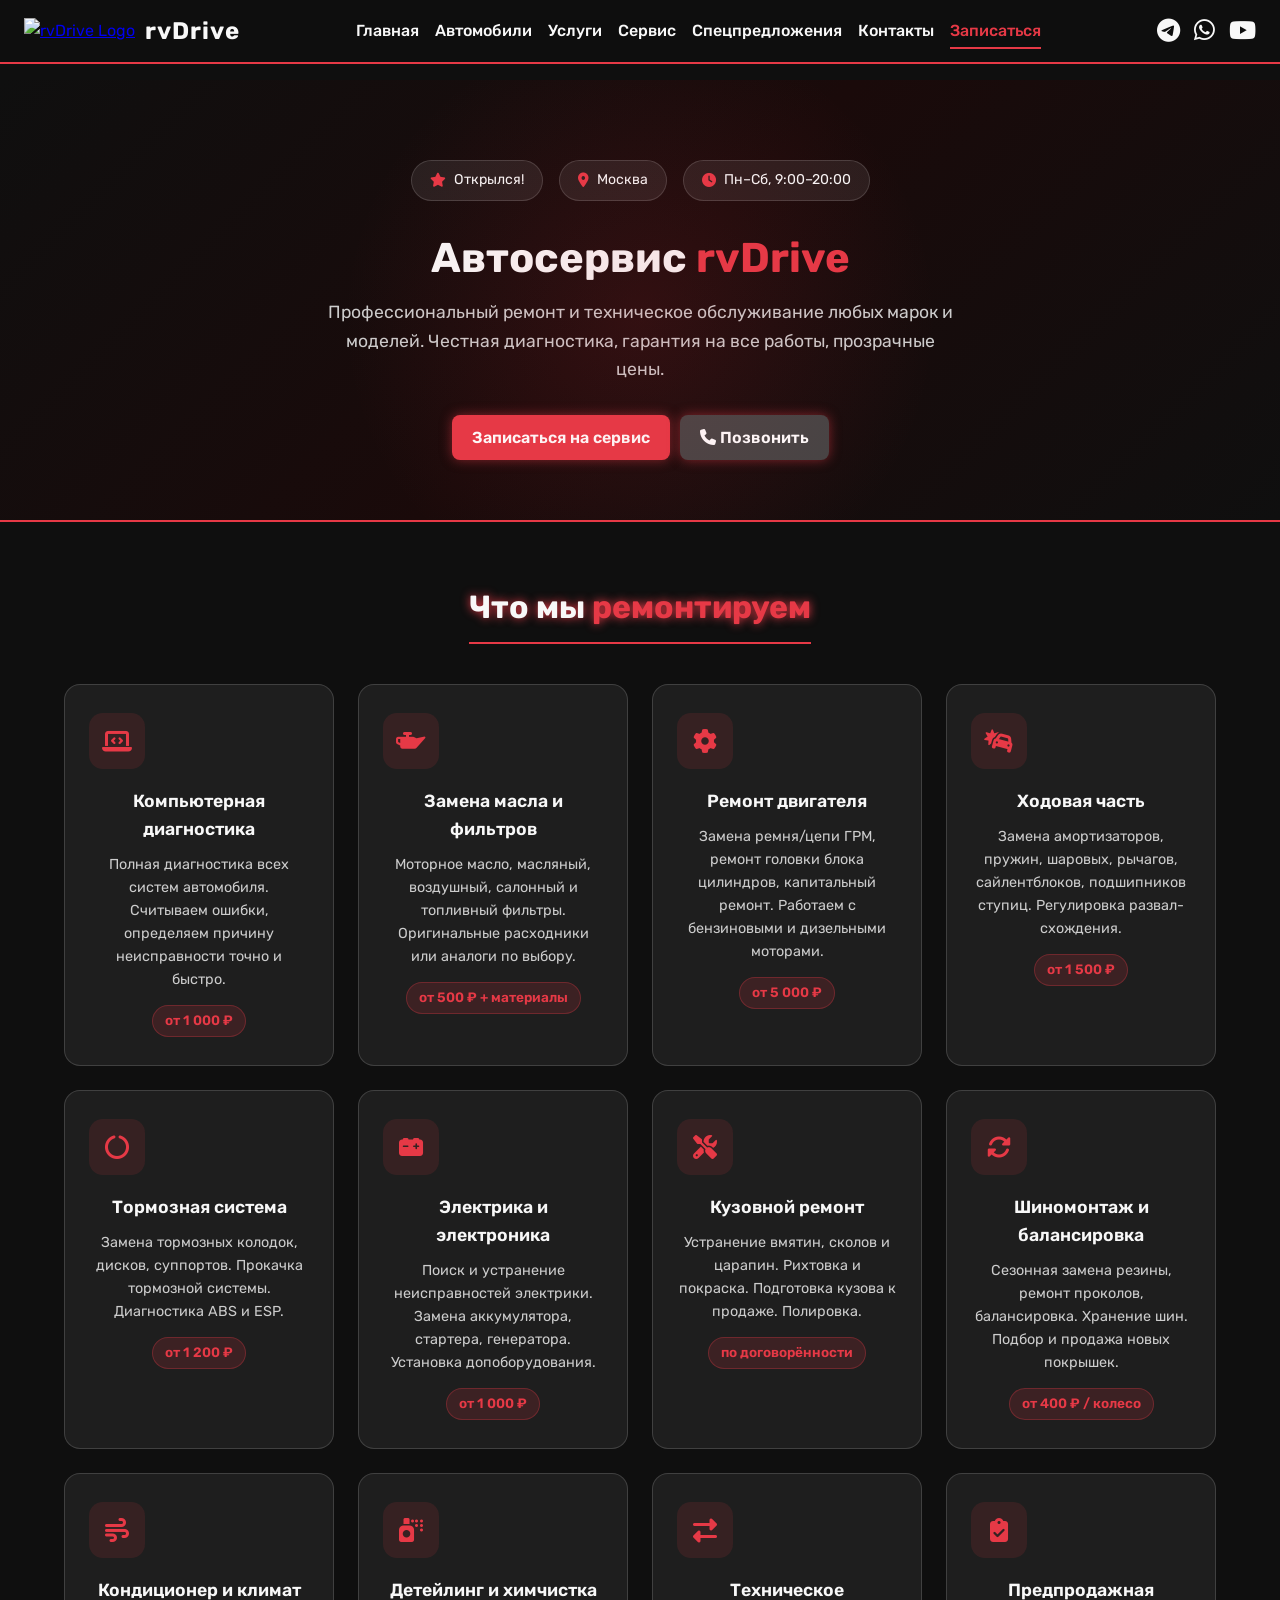
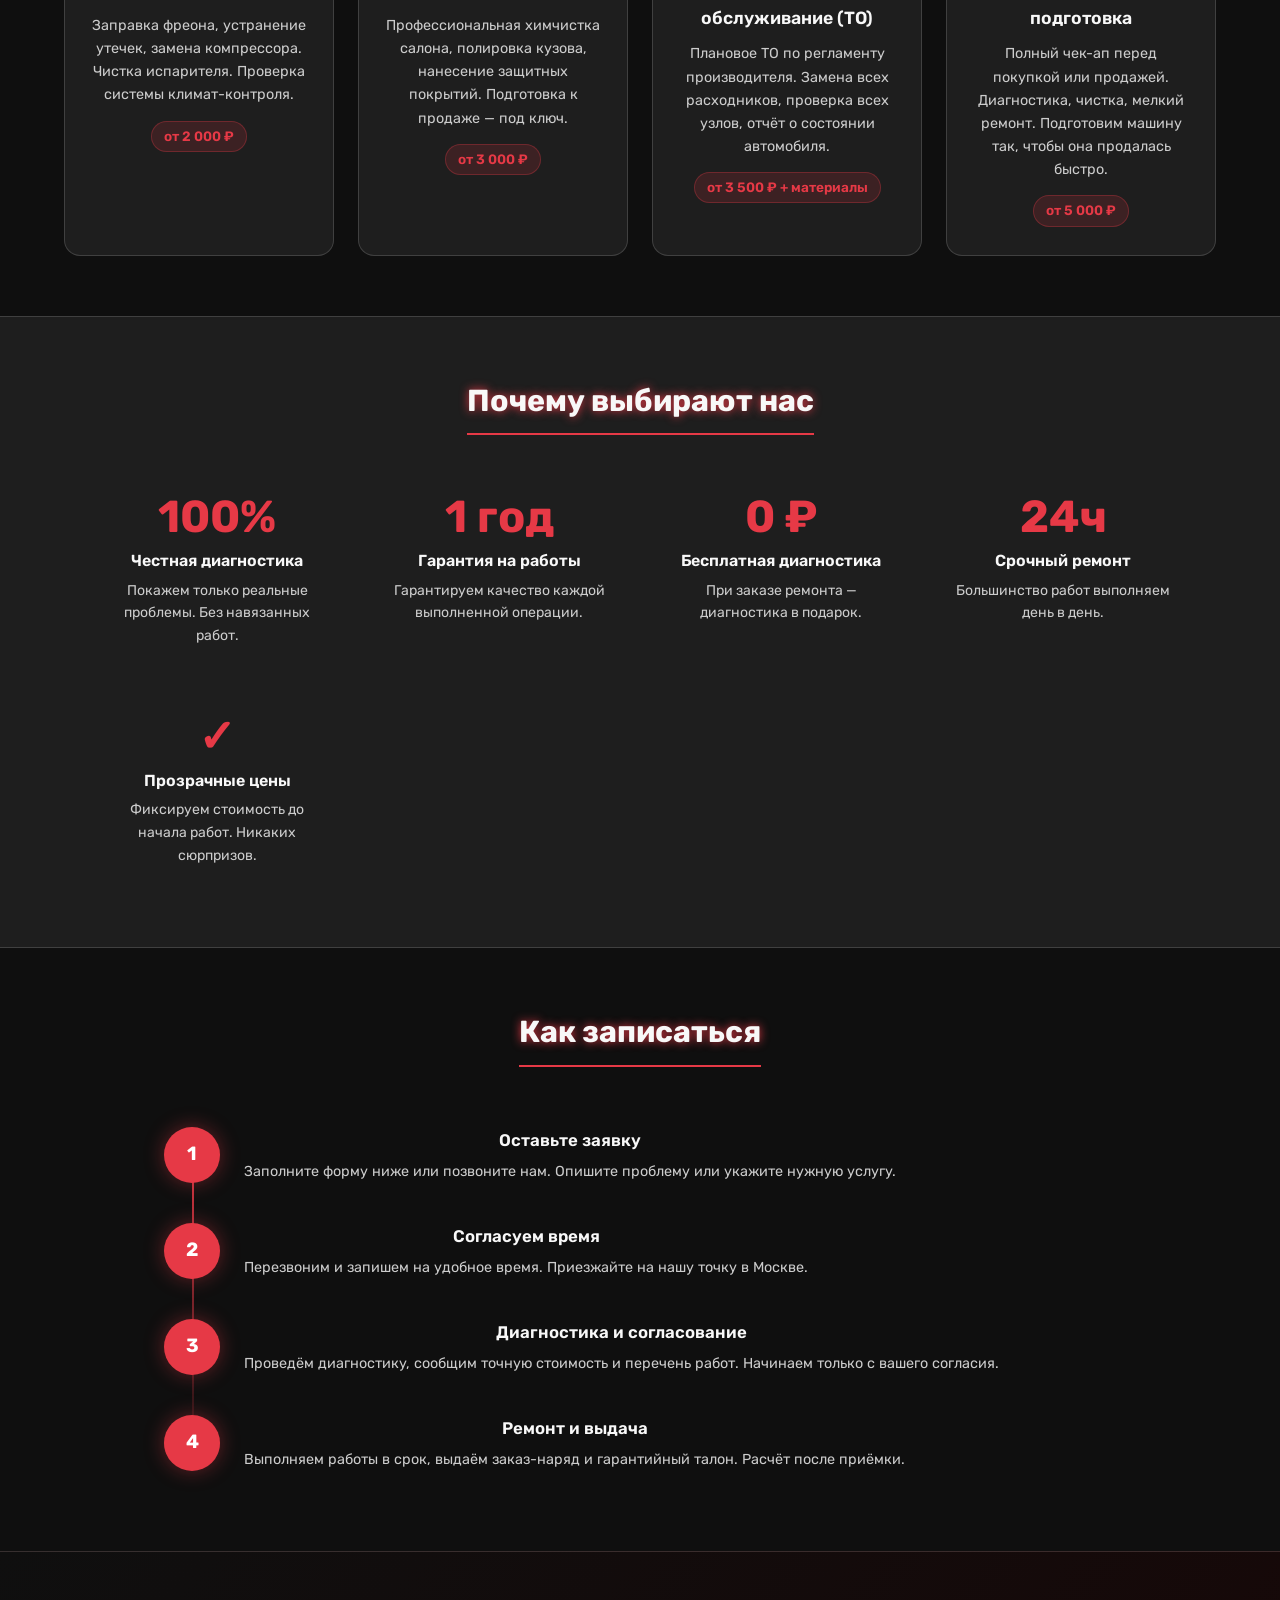
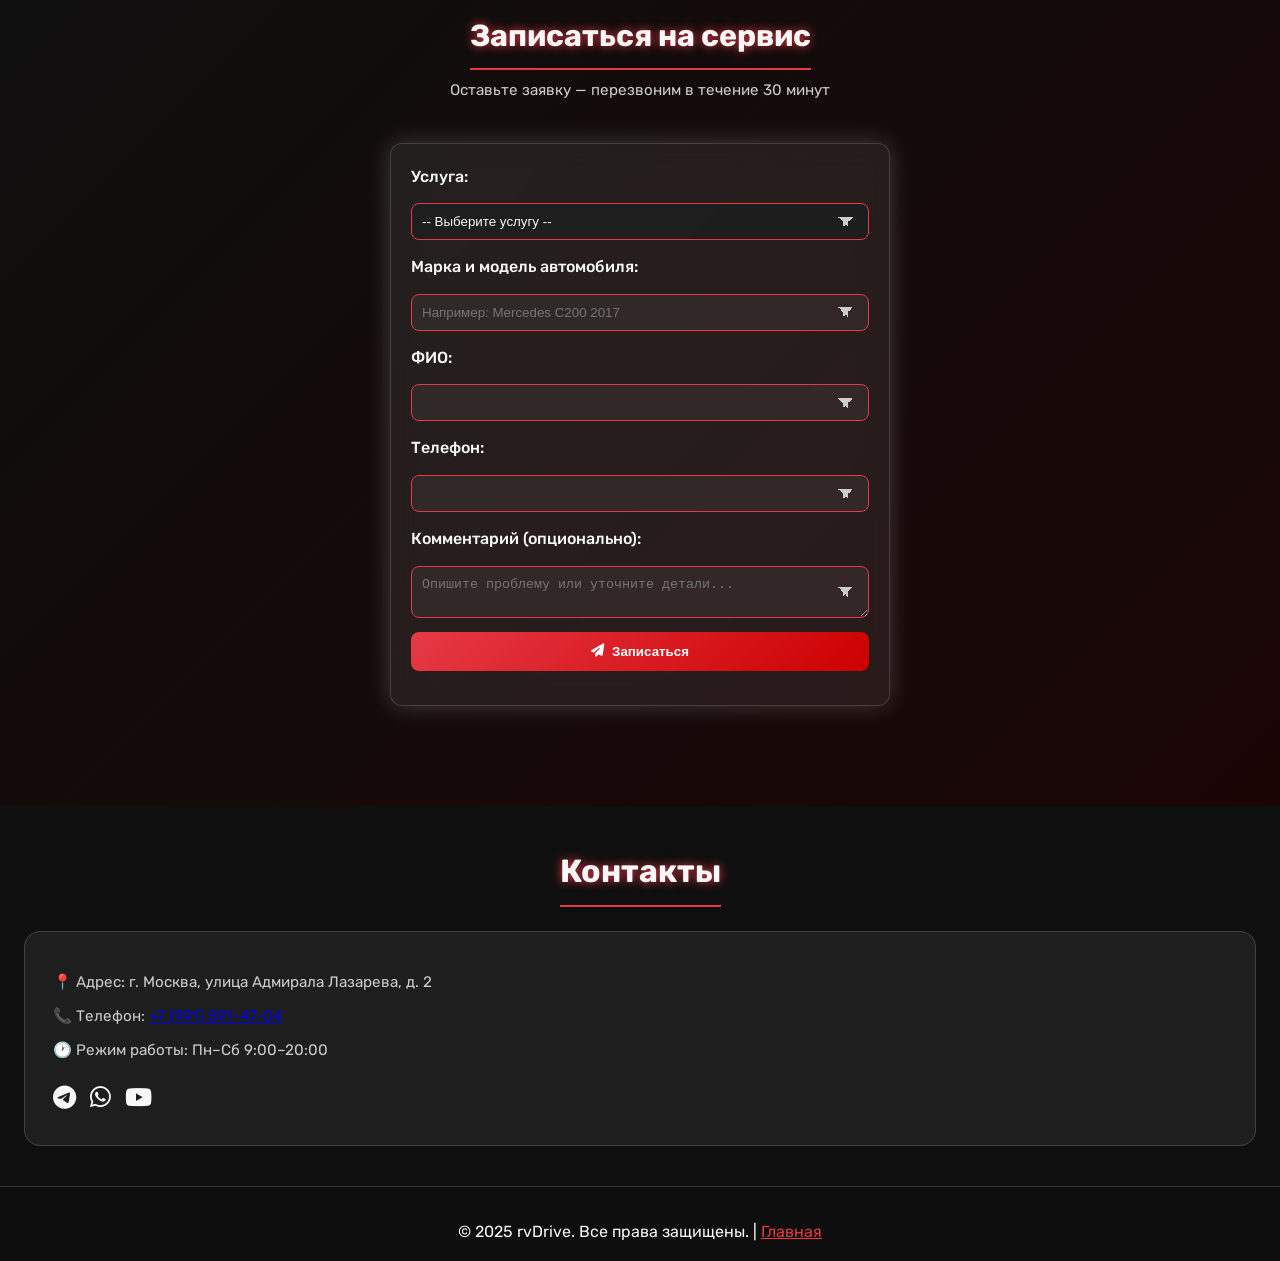
==== service.html @ 83e68cfd "Add files via upload" ====
<!DOCTYPE html>
<html lang="ru">
<head>
    <meta charset="UTF-8">
    <meta name="viewport" content="width=device-width, initial-scale=1.0">
    <meta name="description" content="Автосервис rvDrive в Москве — диагностика, ТО, ремонт двигателя, ходовой, кузовные работы, шиномонтаж. Профессиональный ремонт любых марок.">
    <meta name="keywords" content="автосервис Москва, ремонт автомобилей, техническое обслуживание, ТО, диагностика авто, ремонт двигателя, кузовной ремонт, шиномонтаж, замена масла, rvDrive сервис, СТО Москва">
    <title>Автосервис rvDrive — Ремонт и обслуживание автомобилей в Москве</title>
    <link rel="icon" type="image/x-icon" href="/favicon.ico">
    <link rel="stylesheet" href="styles.css">
    <link rel="stylesheet" href="https://cdnjs.cloudflare.com/ajax/libs/font-awesome/6.4.0/css/all.min.css" />
    <script src="script.js" defer></script>
    <style>
        /* ── Service page specific styles ── */
        .service-hero {
            background: linear-gradient(135deg, #0f0f0f 0%, #1a0a0a 50%, #0f0f0f 100%);
            padding: 80px 24px 60px;
            text-align: center;
            position: relative;
            overflow: hidden;
            border-bottom: 2px solid var(--primary-red);
        }
        .service-hero::before {
            content: '';
            position: absolute;
            top: -60px;
            left: 50%;
            transform: translateX(-50%);
            width: 600px;
            height: 600px;
            background: radial-gradient(circle, rgba(230,57,70,0.12) 0%, transparent 70%);
            pointer-events: none;
        }
        .service-hero h1 {
            font-size: 2.6em;
            font-weight: 700;
            color: var(--text-light);
            margin-bottom: 16px;
            line-height: 1.2;
        }
        .service-hero h1 span {
            color: var(--primary-red);
        }
        .service-hero p {
            font-size: 1.1em;
            color: var(--text-secondary);
            max-width: 640px;
            margin: 0 auto 32px;
        }
        .service-hero .badge-row {
            display: flex;
            justify-content: center;
            gap: 16px;
            flex-wrap: wrap;
            margin-bottom: 32px;
        }
        .service-badge {
            background: var(--glass-bg);
            border: 1px solid var(--glass-border);
            border-radius: 50px;
            padding: 8px 18px;
            font-size: 0.88em;
            color: var(--text-light);
            display: flex;
            align-items: center;
            gap: 8px;
        }
        .service-badge i {
            color: var(--primary-red);
        }

        /* ── Service types grid ── */
        .service-types {
            padding: 60px 24px;
            max-width: 1200px;
            margin: 0 auto;
        }
        .service-types h2 {
            text-align: center;
            font-size: 2em;
            margin-bottom: 40px;
            color: var(--text-light);
        }
        .service-types h2 span {
            color: var(--primary-red);
        }
        .service-cards-grid {
            display: grid;
            grid-template-columns: repeat(auto-fit, minmax(260px, 1fr));
            gap: 24px;
        }
        .service-card {
            background: var(--card-bg);
            border: 1px solid var(--glass-border);
            border-radius: 16px;
            padding: 28px 24px;
            transition: transform 0.3s ease, border-color 0.3s ease, box-shadow 0.3s ease;
            position: relative;
            overflow: hidden;
        }
        .service-card::before {
            content: '';
            position: absolute;
            top: 0; left: 0;
            width: 4px;
            height: 100%;
            background: var(--primary-red);
            border-radius: 4px 0 0 4px;
            opacity: 0;
            transition: opacity 0.3s ease;
        }
        .service-card:hover {
            transform: translateY(-6px);
            border-color: var(--primary-red);
            box-shadow: 0 12px 32px rgba(230, 57, 70, 0.2);
        }
        .service-card:hover::before {
            opacity: 1;
        }
        .service-card-icon {
            width: 56px;
            height: 56px;
            background: rgba(230, 57, 70, 0.12);
            border-radius: 14px;
            display: flex;
            align-items: center;
            justify-content: center;
            margin-bottom: 18px;
        }
        .service-card-icon i {
            font-size: 1.5em;
            color: var(--primary-red);
        }
        .service-card h3 {
            font-size: 1.1em;
            font-weight: 600;
            color: var(--text-light);
            margin-bottom: 10px;
        }
        .service-card p {
            font-size: 0.9em;
            color: var(--text-secondary);
            line-height: 1.6;
        }
        .service-card .price-tag {
            display: inline-block;
            margin-top: 14px;
            background: rgba(230, 57, 70, 0.15);
            color: var(--primary-red);
            font-weight: 600;
            font-size: 0.85em;
            padding: 4px 12px;
            border-radius: 50px;
            border: 1px solid rgba(230, 57, 70, 0.3);
        }

        /* ── Why us ── */
        .why-us {
            background: var(--card-bg);
            padding: 60px 24px;
            border-top: 1px solid var(--glass-border);
            border-bottom: 1px solid var(--glass-border);
        }
        .why-us-inner {
            max-width: 1100px;
            margin: 0 auto;
        }
        .why-us h2 {
            text-align: center;
            font-size: 1.9em;
            margin-bottom: 40px;
            color: var(--text-light);
        }
        .why-grid {
            display: grid;
            grid-template-columns: repeat(auto-fit, minmax(200px, 1fr));
            gap: 28px;
        }
        .why-item {
            text-align: center;
            padding: 20px;
        }
        .why-item .why-num {
            font-size: 2.8em;
            font-weight: 700;
            color: var(--primary-red);
            line-height: 1;
            margin-bottom: 8px;
        }
        .why-item h4 {
            font-size: 1em;
            font-weight: 600;
            color: var(--text-light);
            margin-bottom: 6px;
        }
        .why-item p {
            font-size: 0.88em;
            color: var(--text-secondary);
        }

        /* ── Process steps ── */
        .process-section {
            padding: 60px 24px;
            max-width: 1000px;
            margin: 0 auto;
        }
        .process-section h2 {
            text-align: center;
            font-size: 1.9em;
            margin-bottom: 40px;
            color: var(--text-light);
        }
        .process-steps {
            display: flex;
            flex-direction: column;
            gap: 0;
            position: relative;
        }
        .process-steps::before {
            content: '';
            position: absolute;
            left: 28px;
            top: 28px;
            bottom: 28px;
            width: 2px;
            background: linear-gradient(to bottom, var(--primary-red), transparent);
        }
        .process-step {
            display: flex;
            align-items: flex-start;
            gap: 24px;
            padding: 20px 0;
        }
        .step-circle {
            width: 56px;
            height: 56px;
            min-width: 56px;
            border-radius: 50%;
            background: var(--primary-red);
            display: flex;
            align-items: center;
            justify-content: center;
            font-size: 1.2em;
            font-weight: 700;
            color: #fff;
            position: relative;
            z-index: 1;
            box-shadow: 0 0 20px rgba(230, 57, 70, 0.4);
        }
        .step-content h4 {
            font-size: 1.05em;
            font-weight: 600;
            color: var(--text-light);
            margin-bottom: 6px;
        }
        .step-content p {
            font-size: 0.9em;
            color: var(--text-secondary);
        }

        /* ── Service booking form ── */
        .service-booking {
            padding: 60px 24px;
            background: linear-gradient(135deg, #0f0f0f 0%, #1a0505 100%);
            border-top: 1px solid var(--glass-border);
        }
        .service-booking-inner {
            max-width: 640px;
            margin: 0 auto;
        }
        .service-booking h2 {
            text-align: center;
            font-size: 1.9em;
            margin-bottom: 8px;
            color: var(--text-light);
        }
        .service-booking .sub {
            text-align: center;
            color: var(--text-secondary);
            margin-bottom: 32px;
            font-size: 0.95em;
        }

        /* Responsive */
        @media (max-width: 600px) {
            .service-hero h1 { font-size: 1.8em; }
            .process-steps::before { display: none; }
        }
    </style>
</head>
<body>
    <header>
        <div class="logo">
            <a href="index.html#home"><img src="img/logo.png" alt="rvDrive Logo"></a>
            <span>rvDrive</span>
        </div>
        <button class="menu-toggle" aria-label="Toggle Menu" aria-expanded="false">☰</button>
        <nav>
            <a href="index.html#home">Главная</a>
            <a href="index.html#cars">Автомобили</a>
            <a href="index.html#services">Услуги</a>
            <a href="service.html" class="active">Сервис</a>
            <a href="index.html#offers">Спецпредложения</a>
            <a href="index.html#contacts">Контакты</a>
            <a href="#booking">Записаться</a>
        </nav>
        <div class="social-icons">
            <a href="https://t.me/rvDrive_Auto" target="_blank" aria-label="Telegram" rel="noopener noreferrer">
                <i class="fab fa-telegram"></i>
            </a>
            <a href="https://wa.me/89915914704" target="_blank" aria-label="WhatsApp" rel="noopener noreferrer">
                <i class="fab fa-whatsapp"></i>
            </a>
            <a href="https://www.youtube.com/@rvDrive-dy6cx" target="_blank" aria-label="Youtube" rel="noopener noreferrer">
                <i class="fab fa-youtube"></i>
            </a>
        </div>
    </header>

    <!-- HERO -->
    <section class="service-hero">
        <div class="badge-row">
            <span class="service-badge"><i class="fas fa-star"></i> Открылся!</span>
            <span class="service-badge"><i class="fas fa-map-marker-alt"></i> Москва</span>
            <span class="service-badge"><i class="fas fa-clock"></i> Пн–Сб, 9:00–20:00</span>
        </div>
        <h1>Автосервис <span>rvDrive</span></h1>
        <p>Профессиональный ремонт и техническое обслуживание любых марок и моделей. Честная диагностика, гарантия на все работы, прозрачные цены.</p>
        <div class="cta-container">
            <a href="#booking" class="cta">Записаться на сервис</a>
            <a href="tel:+79915914704" class="cta secondary"><i class="fas fa-phone"></i> Позвонить</a>
        </div>
    </section>

    <!-- SERVICES -->
    <section class="service-types">
        <h2>Что мы <span>ремонтируем</span></h2>
        <div class="service-cards-grid">

            <div class="service-card">
                <div class="service-card-icon"><i class="fas fa-laptop-code"></i></div>
                <h3>Компьютерная диагностика</h3>
                <p>Полная диагностика всех систем автомобиля. Считываем ошибки, определяем причину неисправности точно и быстро.</p>
                <span class="price-tag">от 1 000 ₽</span>
            </div>

            <div class="service-card">
                <div class="service-card-icon"><i class="fas fa-oil-can"></i></div>
                <h3>Замена масла и фильтров</h3>
                <p>Моторное масло, масляный, воздушный, салонный и топливный фильтры. Оригинальные расходники или аналоги по выбору.</p>
                <span class="price-tag">от 500 ₽ + материалы</span>
            </div>

            <div class="service-card">
                <div class="service-card-icon"><i class="fas fa-cog"></i></div>
                <h3>Ремонт двигателя</h3>
                <p>Замена ремня/цепи ГРМ, ремонт головки блока цилиндров, капитальный ремонт. Работаем с бензиновыми и дизельными моторами.</p>
                <span class="price-tag">от 5 000 ₽</span>
            </div>

            <div class="service-card">
                <div class="service-card-icon"><i class="fas fa-car-crash"></i></div>
                <h3>Ходовая часть</h3>
                <p>Замена амортизаторов, пружин, шаровых, рычагов, сайлентблоков, подшипников ступиц. Регулировка развал-схождения.</p>
                <span class="price-tag">от 1 500 ₽</span>
            </div>

            <div class="service-card">
                <div class="service-card-icon"><i class="fas fa-circle-notch"></i></div>
                <h3>Тормозная система</h3>
                <p>Замена тормозных колодок, дисков, суппортов. Прокачка тормозной системы. Диагностика ABS и ESP.</p>
                <span class="price-tag">от 1 200 ₽</span>
            </div>

            <div class="service-card">
                <div class="service-card-icon"><i class="fas fa-car-battery"></i></div>
                <h3>Электрика и электроника</h3>
                <p>Поиск и устранение неисправностей электрики. Замена аккумулятора, стартера, генератора. Установка допоборудования.</p>
                <span class="price-tag">от 1 000 ₽</span>
            </div>

            <div class="service-card">
                <div class="service-card-icon"><i class="fas fa-tools"></i></div>
                <h3>Кузовной ремонт</h3>
                <p>Устранение вмятин, сколов и царапин. Рихтовка и покраска. Подготовка кузова к продаже. Полировка.</p>
                <span class="price-tag">по договорённости</span>
            </div>

            <div class="service-card">
                <div class="service-card-icon"><i class="fas fa-sync-alt"></i></div>
                <h3>Шиномонтаж и балансировка</h3>
                <p>Сезонная замена резины, ремонт проколов, балансировка. Хранение шин. Подбор и продажа новых покрышек.</p>
                <span class="price-tag">от 400 ₽ / колесо</span>
            </div>

            <div class="service-card">
                <div class="service-card-icon"><i class="fas fa-wind"></i></div>
                <h3>Кондиционер и климат</h3>
                <p>Заправка фреона, устранение утечек, замена компрессора. Чистка испарителя. Проверка системы климат-контроля.</p>
                <span class="price-tag">от 2 000 ₽</span>
            </div>

            <div class="service-card">
                <div class="service-card-icon"><i class="fas fa-spray-can"></i></div>
                <h3>Детейлинг и химчистка</h3>
                <p>Профессиональная химчистка салона, полировка кузова, нанесение защитных покрытий. Подготовка к продаже — под ключ.</p>
                <span class="price-tag">от 3 000 ₽</span>
            </div>

            <div class="service-card">
                <div class="service-card-icon"><i class="fas fa-exchange-alt"></i></div>
                <h3>Техническое обслуживание (ТО)</h3>
                <p>Плановое ТО по регламенту производителя. Замена всех расходников, проверка всех узлов, отчёт о состоянии автомобиля.</p>
                <span class="price-tag">от 3 500 ₽ + материалы</span>
            </div>

            <div class="service-card">
                <div class="service-card-icon"><i class="fas fa-clipboard-check"></i></div>
                <h3>Предпродажная подготовка</h3>
                <p>Полный чек-ап перед покупкой или продажей. Диагностика, чистка, мелкий ремонт. Подготовим машину так, чтобы она продалась быстро.</p>
                <span class="price-tag">от 5 000 ₽</span>
            </div>

        </div>
    </section>

    <!-- WHY US -->
    <section class="why-us">
        <div class="why-us-inner">
            <h2>Почему выбирают нас</h2>
            <div class="why-grid">
                <div class="why-item">
                    <div class="why-num">100%</div>
                    <h4>Честная диагностика</h4>
                    <p>Покажем только реальные проблемы. Без навязанных работ.</p>
                </div>
                <div class="why-item">
                    <div class="why-num">1 год</div>
                    <h4>Гарантия на работы</h4>
                    <p>Гарантируем качество каждой выполненной операции.</p>
                </div>
                <div class="why-item">
                    <div class="why-num">0 ₽</div>
                    <h4>Бесплатная диагностика</h4>
                    <p>При заказе ремонта — диагностика в подарок.</p>
                </div>
                <div class="why-item">
                    <div class="why-num">24ч</div>
                    <h4>Срочный ремонт</h4>
                    <p>Большинство работ выполняем день в день.</p>
                </div>
                <div class="why-item">
                    <div class="why-num">✓</div>
                    <h4>Прозрачные цены</h4>
                    <p>Фиксируем стоимость до начала работ. Никаких сюрпризов.</p>
                </div>
            </div>
        </div>
    </section>

    <!-- HOW IT WORKS -->
    <section class="process-section">
        <h2>Как записаться</h2>
        <div class="process-steps">
            <div class="process-step">
                <div class="step-circle">1</div>
                <div class="step-content">
                    <h4>Оставьте заявку</h4>
                    <p>Заполните форму ниже или позвоните нам. Опишите проблему или укажите нужную услугу.</p>
                </div>
            </div>
            <div class="process-step">
                <div class="step-circle">2</div>
                <div class="step-content">
                    <h4>Согласуем время</h4>
                    <p>Перезвоним и запишем на удобное время. Приезжайте на нашу точку в Москве.</p>
                </div>
            </div>
            <div class="process-step">
                <div class="step-circle">3</div>
                <div class="step-content">
                    <h4>Диагностика и согласование</h4>
                    <p>Проведём диагностику, сообщим точную стоимость и перечень работ. Начинаем только с вашего согласия.</p>
                </div>
            </div>
            <div class="process-step">
                <div class="step-circle">4</div>
                <div class="step-content">
                    <h4>Ремонт и выдача</h4>
                    <p>Выполняем работы в срок, выдаём заказ-наряд и гарантийный талон. Расчёт после приёмки.</p>
                </div>
            </div>
        </div>
    </section>

    <!-- BOOKING FORM -->
    <section id="booking" class="service-booking">
        <div class="service-booking-inner">
            <h2>Записаться на сервис</h2>
            <p class="sub">Оставьте заявку — перезвоним в течение 30 минут</p>
            <form id="serviceBookingForm" aria-label="Запись в автосервис rvDrive">
                <label for="svcType">Услуга:</label>
                <select id="svcType" required>
                    <option value="">-- Выберите услугу --</option>
                    <option value="Диагностика">Компьютерная диагностика</option>
                    <option value="ТО">Техническое обслуживание (ТО)</option>
                    <option value="Замена масла">Замена масла и фильтров</option>
                    <option value="Двигатель">Ремонт двигателя</option>
                    <option value="Ходовая">Ходовая часть</option>
                    <option value="Тормоза">Тормозная система</option>
                    <option value="Электрика">Электрика</option>
                    <option value="Кузов">Кузовной ремонт</option>
                    <option value="Шиномонтаж">Шиномонтаж</option>
                    <option value="Кондиционер">Кондиционер / климат</option>
                    <option value="Детейлинг">Детейлинг / химчистка</option>
                    <option value="Предпродажная">Предпродажная подготовка</option>
                    <option value="Другое">Другое</option>
                </select>
                <label for="svcCar">Марка и модель автомобиля:</label>
                <input type="text" id="svcCar" placeholder="Например: Mercedes C200 2017" required>
                <label for="svcName">ФИО:</label>
                <input type="text" id="svcName" required>
                <label for="svcPhone">Телефон:</label>
                <input type="tel" id="svcPhone" required>
                <label for="svcComment">Комментарий (опционально):</label>
                <textarea id="svcComment" placeholder="Опишите проблему или уточните детали..."></textarea>
                <button type="submit" class="submit-btn"><i class="fas fa-paper-plane"></i> Записаться</button>
                <p id="svcFormMessage" aria-live="polite"></p>
            </form>
        </div>
    </section>

    <section id="contacts" style="padding: 40px 24px;">
        <h2 style="text-align:center;margin-bottom:24px;">Контакты</h2>
        <div class="contact-card">
            <p>📍 Адрес: г. Москва, улица Адмирала Лазарева, д. 2</p>
            <p>📞 Телефон: <a href="tel:+79915914704">+7 (991) 591-47-04</a></p>
            <p>🕐 Режим работы: Пн–Сб 9:00–20:00</p>
            <div class="social-icons" style="margin-top:16px;">
                <a href="https://t.me/rvDrive_Auto" target="_blank" aria-label="Telegram" rel="noopener noreferrer">
                    <i class="fab fa-telegram"></i>
                </a>
                <a href="https://wa.me/89915914704" target="_blank" aria-label="WhatsApp" rel="noopener noreferrer">
                    <i class="fab fa-whatsapp"></i>
                </a>
                <a href="https://www.youtube.com/@rvDrive-dy6cx" target="_blank" aria-label="Youtube" rel="noopener noreferrer">
                    <i class="fab fa-youtube"></i>
                </a>
            </div>
        </div>
    </section>

    <footer>
        <p>© 2025 rvDrive. Все права защищены. | <a href="index.html" style="color:var(--primary-red);">Главная</a></p>
    </footer>

    <script>
    // Service booking form handler - mirrors main script logic
    document.addEventListener('DOMContentLoaded', function() {
        const form = document.getElementById('serviceBookingForm');
        if (!form) return;
        form.addEventListener('submit', async function(e) {
            e.preventDefault();
            const msg = document.getElementById('svcFormMessage');
            const svcType = document.getElementById('svcType').value;
            const svcCar  = document.getElementById('svcCar').value;
            const svcName = document.getElementById('svcName').value;
            const svcPhone = document.getElementById('svcPhone').value;
            const svcComment = document.getElementById('svcComment').value;
            const text = `🔧 Запись в сервис rvDrive\n\nУслуга: ${svcType}\nАвтомобиль: ${svcCar}\nФИО: ${svcName}\nТелефон: ${svcPhone}${svcComment ? '\nКомментарий: ' + svcComment : ''}`;
            try {
                const TELEGRAM_BOT_TOKEN = '7882621290:AAFnXJJEa_QCAP9UqhvPKzfevNHFLNaBbao';
                const TELEGRAM_CHAT_ID   = '1006753536';
                const response = await fetch(`https://api.telegram.org/bot${TELEGRAM_BOT_TOKEN}/sendMessage`, {
                    method: 'POST',
                    headers: { 'Content-Type': 'application/json' },
                    body: JSON.stringify({ chat_id: TELEGRAM_CHAT_ID, text })
                });
                if (response.ok) {
                    msg.textContent = '✅ Заявка отправлена! Перезвоним в течение 30 минут.';
                    msg.style.color = '#4caf50';
                    form.reset();
                } else {
                    throw new Error('Telegram error');
                }
            } catch {
                msg.textContent = '❌ Ошибка отправки. Позвоните нам: +7 (991) 591-47-04';
                msg.style.color = '#e63946';
            }
        });
    });
    </script>
</body>
</html>
---- styles.css ----
@import url('https://fonts.googleapis.com/css2?family=Poppins:wght@400;500;600&family=Rubik:wght@400;500;700&display=swap');

:root {
  --primary-red: #e63946;
  --primary-dark: #cc0000;
  --dark-bg: #0f0f0f;
  --card-bg: #1e1e1e;
  --glass-bg: rgba(255, 255, 255, 0.08);
  --glass-border: rgba(255, 255, 255, 0.15);
  --glass-shadow: rgba(255, 255, 255, 0.2);
  --text-light: #f8f8f8;
  --text-secondary: #cccccc;
  --accent-glow: rgba(230, 57, 70, 0.5);
}

* {
  box-sizing: border-box;
  margin: 0;
  padding: 0;
}

html, body {
  font-family: 'Rubik', sans-serif;
  background-color: var(--dark-bg);
  color: var(--text-light);
  scroll-behavior: smooth;
  overflow-x: hidden;
}

body {
  padding-top: 80px;
  font-size: 16px;
  line-height: 1.6;
}

/* Header */
header {
  position: fixed;
  top: 0;
  width: 100%;
  z-index: 1000;
  display: flex;
  align-items: center;
  justify-content: space-between;
  padding: 12px 24px;
  background: rgba(15, 15, 15, 0.95);
  border-bottom: 2px solid var(--primary-red);
  backdrop-filter: blur(12px);
  flex-wrap: wrap;
}

.logo {
  display: flex;
  align-items: center;
  gap: 10px;
}

.logo img {
  height: 42px;
}

.logo span {
  font-size: 1.5em;
  font-weight: 700;
  color: var(--text-light);
  letter-spacing: 1px;
}

nav {
  display: flex;
  gap: 16px;
  justify-content: center;
  align-items: center;
  flex: 1;
}

nav a {
  color: var(--text-light);
  font-weight: 500;
  text-decoration: none;
  position: relative;
  transition: 0.3s ease;
}

nav a::after {
  content: "";
  position: absolute;
  bottom: -5px;
  left: 0;
  width: 0;
  height: 2px;
  background-color: var(--primary-red);
  transition: width 0.3s ease;
}

nav a:hover::after {
  width: 100%;
}

.social-icons {
  display: flex;
  gap: 14px;
}

.social-icons a {
  color: var(--text-light);
  font-size: 1.5em;
  transition: 0.3s ease;
}

.social-icons a:hover {
  color: var(--primary-red);
  transform: scale(1.15);
}

.menu-toggle {
  display: none;
  background: none;
  border: none;
  color: var(--text-light);
  font-size: 1.8em;
  cursor: pointer;
}

/* Hero */
.hero {
  background: url("img/background.jpg") center/cover no-repeat;
  background-attachment: fixed;
  position: relative;
  padding: 80px 20px;
  display: flex;
  flex-direction: column;
  align-items: center;
  justify-content: center;
  text-align: center;
  min-height: 70vh;
  overflow: hidden;
}

.hero::before {
  content: "";
  position: absolute;
  inset: 0;
  background: rgba(0, 0, 0, 0.6);
  z-index: 1;
}

.hero-content {
  position: relative;
  z-index: 2;
  animation: fadeInUp 1s ease-out;
}

.hero h1 {
  font-size: 2.5em;
  font-weight: 700;
  text-shadow: 0 0 10px black;
}

.hero p.intro {
  max-width: 600px;
  color: var(--text-secondary);
  margin: 20px auto;
}

.features {
  list-style: none;
  padding: 0;
  margin-top: 20px;
}

.features li,
ul li {
  margin: 10px 0;
}

.features li::before,
ul li::before {
  content: '✔';
  color: var(--primary-red);
  margin-right: 8px;
}

/* CTA */
.cta-container {
  margin-top: 20px;
  display: flex;
  flex-wrap: wrap;
  gap: 10px;
  justify-content: center;
}

.cta {
  background: var(--primary-red);
  padding: 10px 20px;
  border-radius: 8px;
  color: white;
  text-decoration: none;
  font-weight: 600;
  transition: transform 0.3s ease, background 0.3s;
  box-shadow: 0 0 12px var(--accent-glow);
}

.cta:hover {
  transform: scale(1.05);
  background: var(--primary-dark);
}

.cta.secondary {
  background: #444;
  color: white;
}

/* Sections */
section {
  padding: 60px 20px;
  text-align: center;
}

section h2 {
  font-size: 2em;
  margin-bottom: 30px;
  border-bottom: 2px solid var(--primary-red);
  display: inline-block;
  padding-bottom: 8px;
  text-shadow: 0 0 10px var(--primary-red);
}

/* Car Grid */
.cars-grid {
  display: flex;
  flex-wrap: wrap;
  gap: 20px;
  justify-content: center;
}

.car-item {
  background: var(--glass-bg);
  border: 1px solid var(--glass-border);
  border-radius: 12px;
  padding: 16px;
  max-width: 240px;
  transition: all 0.3s ease;
  backdrop-filter: blur(14px);
  box-shadow: 0 0 20px var(--glass-shadow);
}

.car-item:hover {
  transform: translateY(-6px);
  box-shadow: 0 0 25px var(--accent-glow);
}

.car-item::before {
  content: "";
  position: absolute;
  inset: -2px;
  border-radius: 12px;
  padding: 1px;
  background: linear-gradient(45deg, var(--primary-red), #ff4e50, #f9d423);
  -webkit-mask: 
    linear-gradient(#fff 0 0) content-box,
    linear-gradient(#fff 0 0);
  -webkit-mask-composite: xor;
  mask-composite: exclude;
  z-index: -1;
}

.car-image img {
  width: 100%;
  height: 140px;
  object-fit: contain;
  border-radius: 8px;
}

.car-item h3 {
  margin: 10px 0;
  font-size: 1.1em;
}

.car-item p {
  color: var(--text-secondary);
  font-size: 0.9em;
}

.stock-status {
  display: inline-block;
  margin: 8px 0;
  padding: 6px 14px;
  border-radius: 6px;
  background: #28a745;
  font-size: 0.85em;
}

/* Slider */
.car-slider-container {
  position: relative;
  max-width: 800px;
  margin: 20px auto;
  overflow: hidden;
  border: 1px solid var(--glass-border);
  border-radius: 12px;
  background: var(--glass-bg);
  backdrop-filter: blur(14px);
  box-shadow: 0 0 20px var(--glass-shadow);
}

.car-slider {
  display: flex;
  transition: transform 0.5s ease-in-out;
  width: 100%;
}

.car-slide {
  flex: 0 0 100%;
  min-width: 100%;
  transition: transform 0.3s ease, box-shadow 0.3s ease;
}

.car-slide[aria-current="true"] {
  transform: scale(1.02);
  box-shadow: 0 0 15px var(--accent-glow);
  animation: slideGlow 2s infinite;
}

.car-slide img {
  width: 100%;
  max-height: 450px; /* Увеличено для предотвращения обрезки */
  object-fit: contain;
  border-radius: 10px;
  display: block;
  cursor: pointer; /* Указывает на возможность зума */
}

.car-slider-buttons {
  position: absolute;
  top: 50%;
  width: 100%;
  display: flex;
  justify-content: space-between;
  transform: translateY(-50%);
  padding: 0 10px;
}

.car-slider-buttons button {
  background: var(--glass-bg);
  border: 1px solid var(--glass-border);
  font-size: 1.5em;
  padding: 12px;
  border-radius: 50%;
  color: var(--text-light);
  cursor: pointer;
  transition: background 0.3s, box-shadow 0.3s;
  backdrop-filter: blur(12px);
}

.car-slider-buttons button:hover {
  background: var(--primary-red);
  box-shadow: 0 0 12px var(--accent-glow);
}

.car-slider-thumbnails {
  display: flex;
  justify-content: center;
  gap: 10px;
  margin-top: 10px;
}

.thumbnail {
  width: 90px;
  height: 60px;
  object-fit: cover;
  border-radius: 6px;
  border: 2px solid transparent;
  cursor: pointer;
  transition: border 0.3s, transform 0.3s;
}

.thumbnail:hover {
  transform: scale(1.05);
}

.thumbnail.active {
  border-color: var(--primary-red);
}

.car-slider-indicators {
  display: flex;
  justify-content: center;
  gap: 8px;
  margin-top: 10px;
}

.indicator {
  width: 12px;
  height: 12px;
  border-radius: 50%;
  background: var(--text-secondary);
  cursor: pointer;
  transition: background 0.3s;
}

.indicator.active {
  background: var(--primary-red);
}

/* Modal for Zoom */
#imageModal {
  display: none;
  position: fixed;
  top: 0;
  left: 0;
  width: 100%;
  height: 100%;
  background: rgba(0, 0, 0, 0.9);
  z-index: 2000;
  display: flex;
  align-items: center;
  justify-content: center;
}

#modalImage {
  max-width: 90%;
  max-height: 90vh;
  object-fit: contain;
  border-radius: 8px;
  box-shadow: 0 0 20px var(--glass-shadow);
}

.modal-close,
.modal-prev,
.modal-next {
  position: absolute;
  background: var(--glass-bg);
  border: 1px solid var(--glass-border);
  color: var(--text-light);
  font-size: 1.5em;
  padding: 12px;
  border-radius: 50%;
  cursor: pointer;
  transition: background 0.3s, box-shadow 0.3s;
  backdrop-filter: blur(12px);
}

.modal-close:hover,
.modal-prev:hover,
.modal-next:hover {
  background: var(--primary-red);
  box-shadow: 0 0 12px var(--accent-glow);
}

.modal-close {
  top: 20px;
  right: 20px;
}

.modal-prev {
  left: 20px;
}

.modal-next {
  right: 20px;
}

/* Forms */
form {
  max-width: 500px;
  margin: 40px auto;
  padding: 20px;
  background: var(--glass-bg);
  border: 1px solid var(--glass-border);
  border-radius: 12px;
  backdrop-filter: blur(14px);
  box-shadow: 0 0 25px var(--glass-shadow);
  display: flex;
  flex-direction: column;
  gap: 14px;
  animation: fadeInUp 0.8s ease;
}

form label {
  text-align: left;
  font-weight: 500;
  color: var(--text-light);
}

form input,
form textarea,
form select {
  background: rgba(255, 255, 255, 0.05); /* Сохраняем легкую прозрачность фона */
  border: 1px solid var(--primary-red); /* Края остаются красными */
  color: var(--text-light); /* Текст белый для контраста */
  padding: 10px;
  border-radius: 8px;
  resize: vertical;
  transition: border-color 0.3s ease;
  /* Добавляем новые стили для выпадающего меню */
  appearance: none; /* Убираем стандартный стиль браузера */
  -webkit-appearance: none; /* Для совместимости с Webkit */
  -moz-appearance: none; /* Для Firefox */
  background-image: linear-gradient(45deg, transparent 50%, var(--text-secondary) 50%), linear-gradient(135deg, var(--text-secondary) 50%, transparent 50%);
  background-position: calc(100% - 20px) center, calc(100% - 15px) center;
  background-size: 10px 10px, 10px 10px;
  background-repeat: no-repeat;
}

/* Улучшаем видимость текста в выпадающем списке */
form select {
  color: var(--text-light); /* Убеждаемся, что текст виден */
  background-color: rgba(30, 30, 30, 0.9); /* Темный фон для выпадающего меню */
}

form select option {
  background-color: var(--dark-bg); /* Темный фон для опций */
  color: var(--text-light); /* Белый текст для опций */
  padding: 8px; /* Добавляем отступы для читаемости */
}

/* Сбрасываем фокус для предотвращения конфликтов */
form select:focus {
  outline: none;
  border-color: var(--primary-dark);
  background-color: rgba(30, 30, 30, 0.9); /* Сохраняем темный фон при фокусе */
}

.submit-btn {
  background: linear-gradient(135deg, var(--primary-red), var(--primary-dark));
  color: white;
  padding: 12px 20px;
  border: none;
  border-radius: 8px;
  font-weight: 600;
  cursor: pointer;
  transition: transform 0.2s ease, box-shadow 0.3s ease;
  display: flex;
  align-items: center;
  justify-content: center;
  gap: 8px;
}

.submit-btn:hover {
  transform: scale(1.04);
  box-shadow: 0 0 15px var(--primary-red);
}

#formMessage {
  color: var(--primary-red);
  font-weight: 500;
  text-align: center;
}

/* Contact Card */
.contact-card {
  background: var(--glass-bg);
  border: 1px solid var(--glass-border);
  border-radius: 12px;
  padding: 20px;
  max-width: 500px;
  margin: 20px auto;
  transition: all 0.3s ease;
  backdrop-filter: blur(14px);
  box-shadow: 0 0 20px var(--glass-shadow);
  text-align: center;
}

.contact-card:hover {
  transform: translateY(-6px);
  box-shadow: 0 0 25px var(--accent-glow);
}

.contact-card p {
  color: var(--text-secondary);
  font-size: 0.95em;
  margin: 10px 0;
}

.contact-card .social-icons {
  margin-top: 15px;
}

/* Map Container */
.map-container {
  width: 100%;
  max-width: 1000px;
  margin: 0 auto;
  border-radius: 12px;
  overflow: hidden;
  box-shadow: 0 0 20px rgba(255, 255, 255, 0.1);
}

.map-container:hover {
  transform: translateY(-6px);
  box-shadow: 0 0 25px var(--accent-glow);
}

.map-container iframe {
  width: 100%;
  height: 450px;
  border: none;
}

/* Special Offers */
.special-offers-grid {
  display: flex;
  flex-wrap: wrap;
  gap: 20px;
  justify-content: center;
}

.special-offer-item {
  background: var(--glass-bg);
  border: 1px solid var(--glass-border);
  border-radius: 12px;
  padding: 16px;
  max-width: 240px;
  transition: all 0.3s ease;
  backdrop-filter: blur(14px);
  box-shadow: 0 0 20px var(--glass-shadow);
  text-align: center;
}

.special-offer-item:hover {
  transform: translateY(-6px);
  box-shadow: 0 0 25px var(--accent-glow);
}

.special-offer-item h3 {
  margin: 10px 0;
  font-size: 1.1em;
}

.special-offer-item p {
  color: var(--text-secondary);
  font-size: 0.9em;
}

.special-offer-item .cta {
  margin-top: 10px;
  display: inline-block;
}

/* Back Links */
.back-link,
.back-button {
  display: inline-block;
  margin: 20px 0;
  color: var(--primary-red);
  text-decoration: none;
  font-weight: 500;
  transition: color 0.3s ease;
}

.back-link:hover,
.back-button:hover {
  color: var(--primary-dark);
  text-decoration: underline;
}

/* Services */
.services-grid {
  display: flex;
  flex-wrap: wrap;
  gap: 20px;
  justify-content: center;
}

.service-item {
  flex: 1 1 150px;
  max-width: 200px;
  min-width: 130px;
  background: var(--glass-bg);
  padding: 16px;
  border: 1px solid var(--glass-border);
  border-radius: 10px;
  transition: all 0.3s ease;
  text-align: center;
  backdrop-filter: blur(14px);
  box-shadow: 0 0 20px var(--glass-shadow);
}

.service-item:hover {
  transform: translateY(-8px) scale(1.03);
  border-color: var(--primary-red);
  background: rgba(230, 57, 70, 0.07);
  box-shadow: 0 0 18px var(--accent-glow);
}

.service-item i {
  font-size: 1.5em;
  color: var(--primary-red);
  margin-bottom: 8px;
}

.service-item h4 {
  font-size: 1em;
  margin-bottom: 5px;
}

.service-item p {
  font-size: 0.8em;
  color: var(--text-secondary);
}

/* Car Details */
.car-details {
  max-width: 800px;
  margin: 20px auto;
  background: var(--glass-bg);
  border: 1px solid var(--glass-border);
  border-radius: 12px;
  padding: 20px;
  backdrop-filter: blur(14px);
  box-shadow: 0 0 25px var(--glass-shadow);
}

.car-details h1 {
  font-size: 1.8em;
  margin-bottom: 20px;
}

.car-details h2 {
  font-size: 1.4em;
  margin: 20px 0 10px;
}

.car-details p,
.car-details ul {
  color: var(--text-secondary);
  font-size: 0.95em;
}

/* Footer */
footer {
  text-align: center;
  padding: 20px;
  background: rgba(15, 15, 15, 0.95);
  border-top: 1px solid var(--glass-border);
  backdrop-filter: blur(12px);
}

/* Media */
@media (max-width: 768px) {
  nav {
    flex-direction: column;
    align-items: flex-end;
    width: 100%;
    display: none;
  }

  nav.active {
    display: flex;
    background: rgba(0, 0, 0, 0.95);
    padding: 10px;
  }

  .menu-toggle {
    display: block;
  }

  .social-icons {
    width: 100%;
    justify-content: center;
    margin: 10px 0;
    order: -1;
  }

  .car-slide img {
    max-height: 60vh;
  }

  .car-slider-container {
    aspect-ratio: auto;
  }

  form {
    margin: 20px 16px;
  }

  .modal-prev {
    left: 10px;
  }

  .modal-next {
    right: 10px;
  }

  .contact-card {
    margin: 20px 16px;
  }

  .map-container {
    margin: 20px 16px;
  }

  .map-container iframe {
    height: 300px;
  }
}

/* Animations */
@keyframes fadeInUp {
  0% {
    transform: translateY(20px);
    opacity: 0;
  }
  100% {
    transform: translateY(0);
    opacity: 1;
  }
}

@keyframes slideGlow {
  0% {
    box-shadow: 0 0 10px var(--accent-glow);
  }
  50% {
    box-shadow: 0 0 20px var(--accent-glow);
  }
  100% {
    box-shadow: 0 0 10px var(--accent-glow);
  }
}

@media (max-width: 768px) {
  .hero {
    background-attachment: scroll !important;
    background-position: center top;
    background-size: cover;
  }
}

/* ── Service promo banner (index.html) ── */
.service-promo-banner {
  background: linear-gradient(135deg, #1a0505 0%, #0f0f0f 60%, #1a0a00 100%);
  border-top: 2px solid var(--primary-red);
  border-bottom: 2px solid rgba(230,57,70,0.3);
  padding: 60px 24px;
}
.service-promo-content {
  max-width: 1100px;
  margin: 0 auto;
  display: grid;
  grid-template-columns: auto 1fr auto;
  gap: 40px;
  align-items: center;
}
.service-promo-icon {
  width: 90px;
  height: 90px;
  background: rgba(230,57,70,0.12);
  border: 2px solid var(--primary-red);
  border-radius: 50%;
  display: flex;
  align-items: center;
  justify-content: center;
  flex-shrink: 0;
}
.service-promo-icon i {
  font-size: 2.2em;
  color: var(--primary-red);
}
.service-promo-text h2 {
  font-size: 1.9em;
  color: var(--text-light);
  margin-bottom: 10px;
}
.service-promo-text p {
  color: var(--text-secondary);
  margin-bottom: 16px;
  font-size: 0.95em;
}
.service-promo-list {
  list-style: none;
  display: grid;
  grid-template-columns: 1fr 1fr;
  gap: 6px 24px;
}
.service-promo-list li {
  font-size: 0.88em;
  color: var(--text-secondary);
  display: flex;
  align-items: center;
  gap: 8px;
}
.service-promo-list li i {
  color: var(--primary-red);
  font-size: 0.9em;
}
.service-promo-cta {
  display: flex;
  flex-direction: column;
  gap: 12px;
  flex-shrink: 0;
}

/* ── New badge ── */
.new-badge {
  display: inline-block;
  background: var(--primary-red);
  color: #fff;
  font-size: 0.7em;
  font-weight: 700;
  padding: 2px 8px;
  border-radius: 50px;
  vertical-align: middle;
  margin-left: 6px;
  letter-spacing: 0.5px;
  animation: badgePulse 2s ease-in-out infinite;
}
@keyframes badgePulse {
  0%, 100% { box-shadow: 0 0 6px rgba(230,57,70,0.5); }
  50%       { box-shadow: 0 0 14px rgba(230,57,70,0.9); }
}

/* ── Highlight service item in grid ── */
.service-item.highlight-service {
  border: 1.5px solid var(--primary-red);
  background: rgba(230,57,70,0.06);
  position: relative;
}
.service-item.highlight-service::before {
  content: 'НОВОЕ';
  position: absolute;
  top: -1px;
  right: 14px;
  background: var(--primary-red);
  color: #fff;
  font-size: 0.65em;
  font-weight: 700;
  padding: 3px 10px;
  border-radius: 0 0 8px 8px;
  letter-spacing: 1px;
}

/* ── Responsive service promo ── */
@media (max-width: 900px) {
  .service-promo-content {
    grid-template-columns: 1fr;
    text-align: center;
    gap: 24px;
  }
  .service-promo-icon { margin: 0 auto; }
  .service-promo-list { grid-template-columns: 1fr; }
  .service-promo-cta { flex-direction: row; justify-content: center; flex-wrap: wrap; }
}
/* ══════════════════════════════════════════════════════════
   NEW COMPONENTS v2
══════════════════════════════════════════════════════════ */

/* ── nav-cta button ── */
.nav-cta {
  background: var(--primary-red) !important;
  color: #fff !important;
  padding: 6px 16px !important;
  border-radius: 20px;
  font-weight: 600;
  box-shadow: 0 0 10px var(--accent-glow);
  transition: transform 0.2s, box-shadow 0.2s !important;
}
.nav-cta::after { display: none !important; }
.nav-cta:hover { transform: scale(1.06) !important; box-shadow: 0 0 18px var(--accent-glow) !important; }

/* ── Hero badge ── */
.hero-badge {
  display: inline-flex;
  align-items: center;
  gap: 8px;
  background: rgba(230,57,70,0.15);
  border: 1px solid rgba(230,57,70,0.4);
  border-radius: 50px;
  padding: 6px 18px;
  font-size: 0.85em;
  color: #f8a8ae;
  margin-bottom: 20px;
  letter-spacing: 0.3px;
}

/* ── Hero accent text ── */
.hero-accent {
  color: var(--primary-red);
  text-shadow: 0 0 20px rgba(230,57,70,0.6);
}

/* ── Hero stats ── */
.hero-stats {
  display: flex;
  align-items: center;
  justify-content: center;
  gap: 0;
  margin: 32px auto;
  background: rgba(255,255,255,0.05);
  border: 1px solid var(--glass-border);
  border-radius: 14px;
  padding: 20px 32px;
  backdrop-filter: blur(12px);
  max-width: 480px;
}
.hero-stat {
  text-align: center;
  flex: 1;
}
.hero-stat .stat-num {
  font-size: 2em;
  font-weight: 700;
  color: var(--primary-red);
  line-height: 1;
}
.hero-stat .stat-plus {
  font-size: 1.2em;
  font-weight: 700;
  color: var(--primary-red);
}
.hero-stat .stat-label {
  display: block;
  font-size: 0.75em;
  color: var(--text-secondary);
  margin-top: 4px;
  text-transform: uppercase;
  letter-spacing: 0.5px;
}
.hero-stat-divider {
  width: 1px;
  height: 40px;
  background: var(--glass-border);
  flex-shrink: 0;
  margin: 0 24px;
}

/* ── Hero scroll hint ── */
.hero-scroll-hint {
  position: absolute;
  bottom: 24px;
  left: 50%;
  transform: translateX(-50%);
  z-index: 2;
  display: flex;
  flex-direction: column;
  align-items: center;
  gap: 4px;
  color: var(--text-secondary);
  font-size: 0.75em;
  opacity: 0.7;
  animation: fadeInUp 1.5s ease-out;
}
.hero-scroll-icon {
  animation: bounce 2s infinite;
}
@keyframes bounce {
  0%, 100% { transform: translateY(0); }
  50% { transform: translateY(6px); }
}

/* ── Cars filter ── */
.cars-filter {
  display: flex;
  flex-wrap: wrap;
  gap: 10px;
  justify-content: center;
  margin-bottom: 32px;
}
.filter-btn {
  background: var(--glass-bg);
  border: 1px solid var(--glass-border);
  border-radius: 50px;
  color: var(--text-secondary);
  padding: 8px 20px;
  font-size: 0.88em;
  font-weight: 500;
  cursor: pointer;
  transition: all 0.25s ease;
  font-family: 'Rubik', sans-serif;
  backdrop-filter: blur(10px);
}
.filter-btn:hover {
  border-color: var(--primary-red);
  color: var(--text-light);
}
.filter-btn.active {
  background: var(--primary-red);
  border-color: var(--primary-red);
  color: #fff;
  box-shadow: 0 0 12px var(--accent-glow);
}

/* ── Car item — updated ── */
.cars-grid {
  display: grid;
  grid-template-columns: repeat(auto-fill, minmax(260px, 1fr));
  gap: 24px;
  justify-items: center;
  max-width: 1200px;
  margin: 0 auto;
}
.car-item {
  background: var(--card-bg);
  border: 1px solid var(--glass-border);
  border-radius: 16px;
  overflow: hidden;
  width: 100%;
  max-width: 300px;
  transition: transform 0.3s ease, box-shadow 0.3s ease, border-color 0.3s ease;
  position: relative;
}
.car-item:hover {
  transform: translateY(-8px);
  box-shadow: 0 16px 40px rgba(230,57,70,0.2);
  border-color: var(--primary-red);
}
.car-item::before { display: none; } /* remove old gradient border */
.car-image {
  position: relative;
  overflow: hidden;
}
.car-image img {
  width: 100%;
  height: 180px;
  object-fit: cover;
  display: block;
  transition: transform 0.4s ease;
}
.car-item:hover .car-image img {
  transform: scale(1.05);
}
.car-badge {
  position: absolute;
  top: 10px;
  left: 10px;
  padding: 4px 10px;
  border-radius: 50px;
  font-size: 0.75em;
  font-weight: 600;
  letter-spacing: 0.3px;
}
.car-badge-green { background: rgba(40,167,69,0.9); color: #fff; }
.car-badge-red   { background: rgba(230,57,70,0.9); color: #fff; }
.car-badge-rent {
  position: absolute;
  top: 10px;
  right: 10px;
  background: rgba(230,57,70,0.15);
  border: 1px solid rgba(230,57,70,0.5);
  color: #f8a8ae;
  padding: 3px 10px;
  border-radius: 50px;
  font-size: 0.72em;
  font-weight: 600;
}
.car-item-body {
  padding: 16px;
  text-align: left;
}
.car-item-body h3 {
  font-size: 1em;
  font-weight: 600;
  color: var(--text-light);
  margin-bottom: 6px;
}
.car-year-km {
  font-size: 0.8em;
  color: var(--text-secondary);
  margin-bottom: 4px;
}
.car-year-km i { color: var(--primary-red); margin-right: 5px; }
.car-desc {
  font-size: 0.82em;
  color: var(--text-secondary);
  margin-bottom: 12px;
}
.car-price {
  font-size: 1.15em;
  font-weight: 700;
  color: var(--text-light);
  margin-bottom: 12px;
}
.car-price-old {
  font-size: 0.75em;
  font-weight: 400;
  color: var(--text-secondary);
  text-decoration: line-through;
  margin-left: 8px;
}
.car-cta {
  width: 100%;
  display: block;
  text-align: center;
  padding: 9px;
  font-size: 0.88em;
}
.cars-no-results {
  text-align: center;
  padding: 60px 20px;
  color: var(--text-secondary);
  width: 100%;
}
.cars-no-results i {
  font-size: 3em;
  color: var(--primary-red);
  margin-bottom: 12px;
  display: block;
}

/* ── Services updated ── */
.service-icon-wrap {
  width: 52px;
  height: 52px;
  background: rgba(230,57,70,0.12);
  border-radius: 14px;
  display: flex;
  align-items: center;
  justify-content: center;
  margin: 0 auto 12px;
  transition: background 0.3s ease;
}
.service-item:hover .service-icon-wrap {
  background: rgba(230,57,70,0.25);
}
.service-item i { margin-bottom: 0; }

/* ── Offers updated ── */
.special-offers-grid {
  display: grid;
  grid-template-columns: repeat(auto-fill, minmax(240px, 1fr));
  gap: 20px;
  max-width: 1100px;
  margin: 0 auto;
}
.special-offer-item {
  background: var(--card-bg);
  border: 1px solid var(--glass-border);
  border-radius: 16px;
  padding: 28px 20px;
  text-align: center;
  transition: transform 0.3s ease, box-shadow 0.3s ease, border-color 0.3s ease;
  position: relative;
  overflow: hidden;
}
.special-offer-item:hover {
  transform: translateY(-6px);
  box-shadow: 0 12px 32px rgba(230,57,70,0.2);
  border-color: var(--primary-red);
}
.offer-hot {
  border-color: rgba(230,57,70,0.5);
  background: linear-gradient(135deg, rgba(230,57,70,0.08) 0%, var(--card-bg) 100%);
}
.offer-hot::before {
  content: 'ХИТ';
  position: absolute;
  top: 0; right: 0;
  background: var(--primary-red);
  color: #fff;
  font-size: 0.65em;
  font-weight: 700;
  padding: 4px 14px;
  border-radius: 0 16px 0 10px;
  letter-spacing: 1px;
}
.offer-icon {
  width: 52px;
  height: 52px;
  background: rgba(230,57,70,0.12);
  border-radius: 50%;
  display: flex;
  align-items: center;
  justify-content: center;
  margin: 0 auto 14px;
}
.offer-icon i { color: var(--primary-red); font-size: 1.3em; }
.special-offer-item h3 { font-size: 1em; margin-bottom: 10px; }
.special-offer-item p { font-size: 0.88em; color: var(--text-secondary); }
.offer-price { margin: 12px 0 !important; color: var(--text-light) !important; font-size: 1em !important; }

/* ── Why us section ── */
.why-us-section { background: var(--card-bg); border-top: 1px solid var(--glass-border); border-bottom: 1px solid var(--glass-border); }
.why-us-grid {
  display: grid;
  grid-template-columns: repeat(auto-fill, minmax(220px, 1fr));
  gap: 24px;
  max-width: 1100px;
  margin: 0 auto;
}
.why-us-item {
  background: var(--glass-bg);
  border: 1px solid var(--glass-border);
  border-radius: 16px;
  padding: 28px 22px;
  text-align: center;
  transition: transform 0.3s ease, border-color 0.3s ease, box-shadow 0.3s ease;
  backdrop-filter: blur(10px);
}
.why-us-item:hover {
  transform: translateY(-6px);
  border-color: var(--primary-red);
  box-shadow: 0 10px 28px rgba(230,57,70,0.15);
}
.why-us-icon {
  width: 56px;
  height: 56px;
  background: rgba(230,57,70,0.12);
  border-radius: 16px;
  display: flex;
  align-items: center;
  justify-content: center;
  margin: 0 auto 14px;
}
.why-us-icon i { font-size: 1.4em; color: var(--primary-red); }
.why-us-item h4 { font-size: 1em; font-weight: 600; color: var(--text-light); margin-bottom: 8px; }
.why-us-item p { font-size: 0.86em; color: var(--text-secondary); line-height: 1.6; }

/* ── Contacts layout ── */
.contacts-layout {
  display: grid;
  grid-template-columns: 1fr 1.4fr;
  gap: 28px;
  max-width: 1100px;
  margin: 0 auto;
  align-items: start;
  text-align: left;
}
.contact-card {
  background: var(--card-bg);
  border: 1px solid var(--glass-border);
  border-radius: 16px;
  padding: 28px;
  text-align: left;
  max-width: none;
  margin: 0;
  box-shadow: none;
}
.contact-row {
  display: flex;
  align-items: flex-start;
  gap: 16px;
  padding: 14px 0;
  border-bottom: 1px solid rgba(255,255,255,0.06);
}
.contact-row:last-of-type { border-bottom: none; }
.contact-row > i {
  width: 36px;
  height: 36px;
  min-width: 36px;
  background: rgba(230,57,70,0.12);
  border-radius: 10px;
  display: flex;
  align-items: center;
  justify-content: center;
  color: var(--primary-red);
  font-size: 0.95em;
  margin-top: 2px;
}
.contact-row strong { display: block; font-size: 0.8em; color: var(--text-secondary); margin-bottom: 3px; text-transform: uppercase; letter-spacing: 0.5px; }
.contact-row p { color: var(--text-light); font-size: 0.95em; margin: 0; }
.contact-row p a { color: var(--text-light); text-decoration: none; transition: color 0.2s; }
.contact-row p a:hover { color: var(--primary-red); }
.contact-socials {
  display: flex;
  gap: 10px;
  margin-top: 20px;
  flex-wrap: wrap;
}
.contact-social-btn {
  display: inline-flex;
  align-items: center;
  gap: 8px;
  padding: 9px 18px;
  border-radius: 50px;
  font-size: 0.88em;
  font-weight: 500;
  text-decoration: none;
  transition: transform 0.2s, box-shadow 0.2s;
}
.contact-social-btn:hover { transform: translateY(-2px); }
.contact-social-btn.tg { background: rgba(40,160,240,0.15); color: #4fc3f7; border: 1px solid rgba(40,160,240,0.3); }
.contact-social-btn.tg:hover { box-shadow: 0 4px 16px rgba(40,160,240,0.25); }
.contact-social-btn.wa { background: rgba(37,211,102,0.15); color: #4cde88; border: 1px solid rgba(37,211,102,0.3); }
.contact-social-btn.wa:hover { box-shadow: 0 4px 16px rgba(37,211,102,0.25); }
.contact-social-btn.yt { background: rgba(255,0,0,0.12); color: #ff6b6b; border: 1px solid rgba(255,0,0,0.25); }
.contact-social-btn.yt:hover { box-shadow: 0 4px 16px rgba(255,0,0,0.2); }
.contacts-map { border-radius: 16px; overflow: hidden; height: 340px; }
.contacts-map .map-container { height: 100%; border-radius: 16px; }
.contacts-map iframe { height: 100%; border-radius: 0; }

/* ── Section sub heading ── */
.section-sub {
  color: var(--text-secondary);
  font-size: 0.95em;
  margin-top: -20px;
  margin-bottom: 10px;
}

/* ── Footer ── */
footer { padding: 32px 24px 16px; }
.footer-inner {
  display: flex;
  align-items: center;
  justify-content: space-between;
  flex-wrap: wrap;
  gap: 20px;
  max-width: 1100px;
  margin: 0 auto 20px;
  padding-bottom: 20px;
  border-bottom: 1px solid var(--glass-border);
}
.footer-logo {
  display: flex;
  align-items: center;
  gap: 10px;
  font-size: 1.2em;
  font-weight: 700;
  color: var(--text-light);
}
.footer-links {
  display: flex;
  gap: 20px;
  flex-wrap: wrap;
}
.footer-links a { color: var(--text-secondary); text-decoration: none; font-size: 0.9em; transition: color 0.2s; }
.footer-links a:hover { color: var(--primary-red); }
.footer-socials { display: flex; gap: 16px; }
.footer-socials a { color: var(--text-secondary); font-size: 1.3em; transition: color 0.2s, transform 0.2s; }
.footer-socials a:hover { color: var(--primary-red); transform: scale(1.15); }
.footer-copy { text-align: center; color: var(--text-secondary); font-size: 0.82em; }

/* ── Scroll-to-top ── */
.scroll-top {
  position: fixed;
  bottom: 28px;
  right: 28px;
  width: 46px;
  height: 46px;
  border-radius: 50%;
  background: var(--primary-red);
  border: none;
  color: #fff;
  font-size: 1em;
  cursor: pointer;
  display: flex;
  align-items: center;
  justify-content: center;
  box-shadow: 0 4px 16px var(--accent-glow);
  opacity: 0;
  transform: translateY(20px);
  transition: opacity 0.3s ease, transform 0.3s ease;
  z-index: 999;
}
.scroll-top.visible { opacity: 1; transform: translateY(0); }
.scroll-top:hover { transform: translateY(-3px); box-shadow: 0 6px 22px var(--accent-glow); }

/* ── AOS scroll animations ── */
[data-aos] {
  opacity: 0;
  transform: translateY(24px);
  transition: opacity 0.55s ease, transform 0.55s ease;
}
[data-aos].aos-visible {
  opacity: 1;
  transform: translateY(0);
}

/* ── Responsive updates ── */
@media (max-width: 900px) {
  .contacts-layout { grid-template-columns: 1fr; }
  .contacts-map { height: 260px; }
}
@media (max-width: 600px) {
  .hero-stats { flex-direction: column; gap: 16px; padding: 20px; }
  .hero-stat-divider { width: 60px; height: 1px; margin: 0; }
  .cars-grid { grid-template-columns: 1fr; }
  .footer-inner { flex-direction: column; align-items: flex-start; }
  .footer-links { gap: 12px; }
  .hero h1 { font-size: 2em; }
}

/* ── Active nav link ── */
nav a.nav-active { color: var(--primary-red); }
nav a.nav-active::after { width: 100%; }
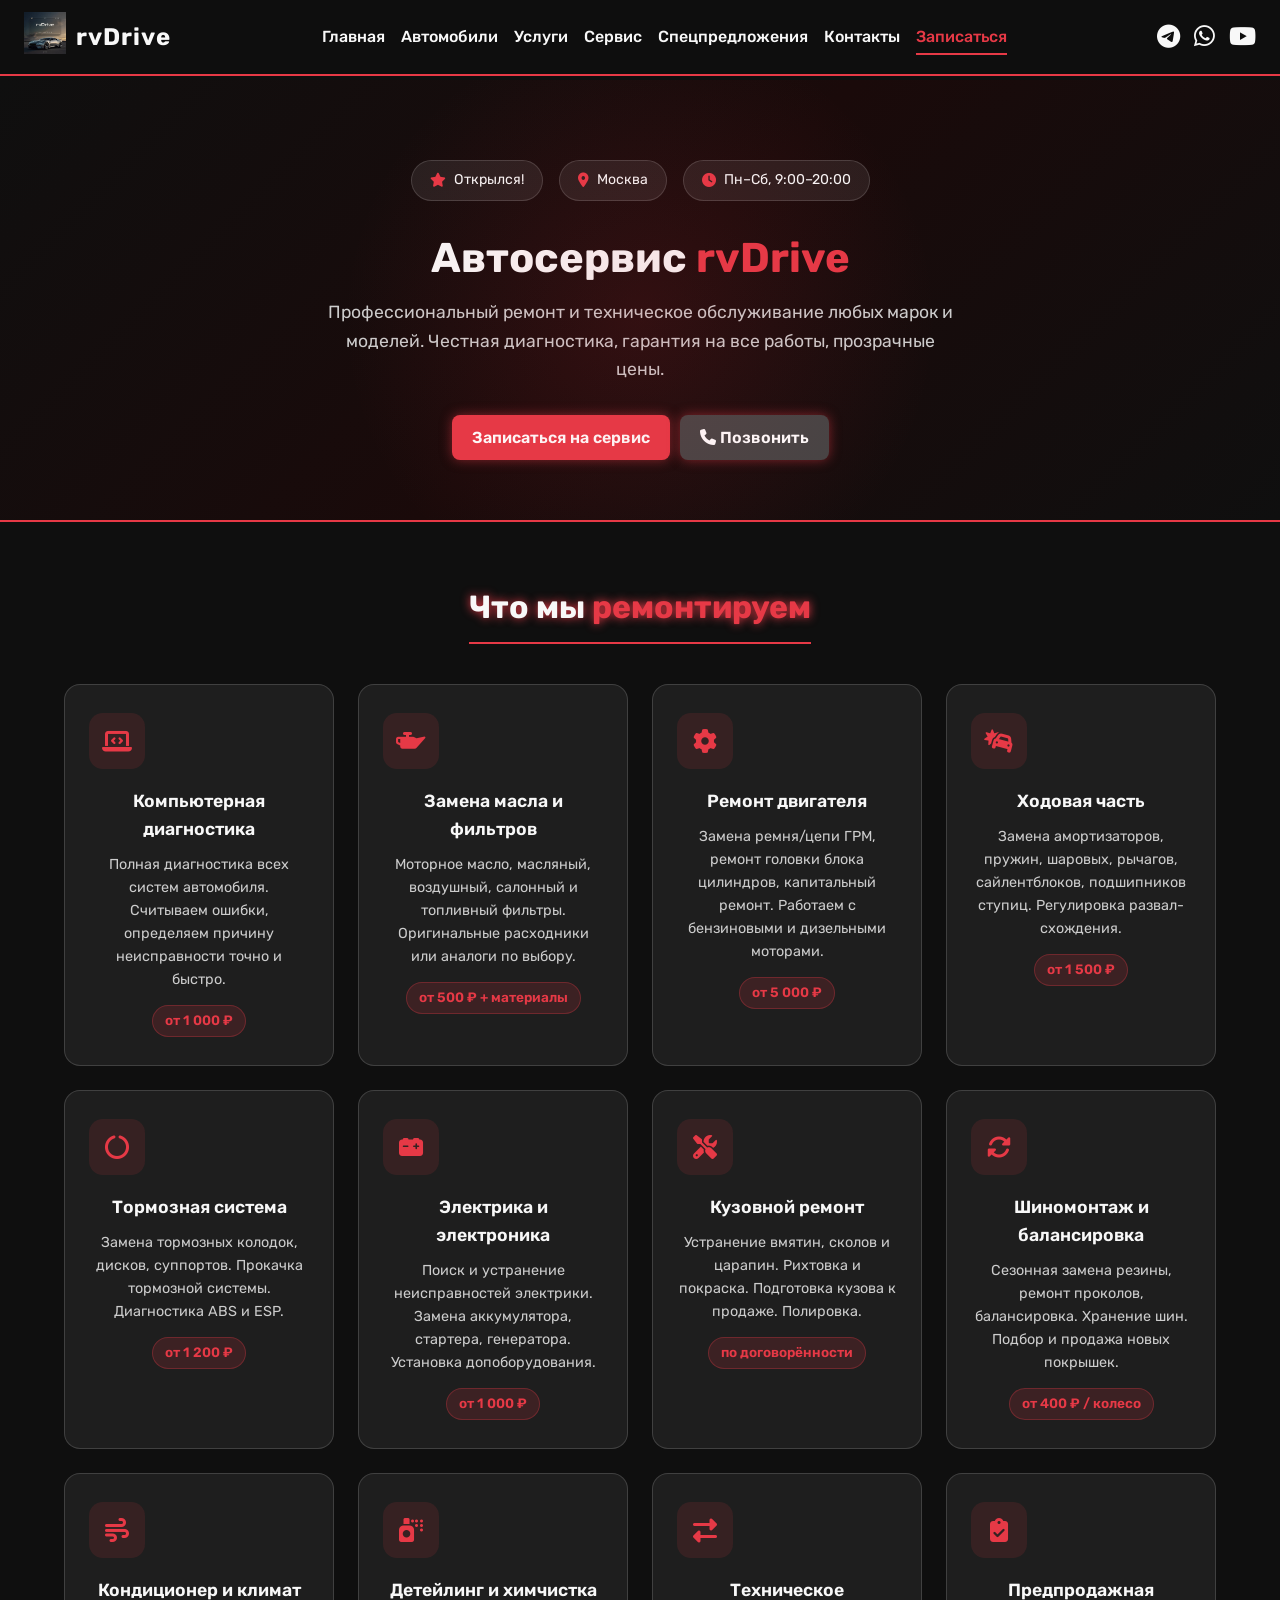
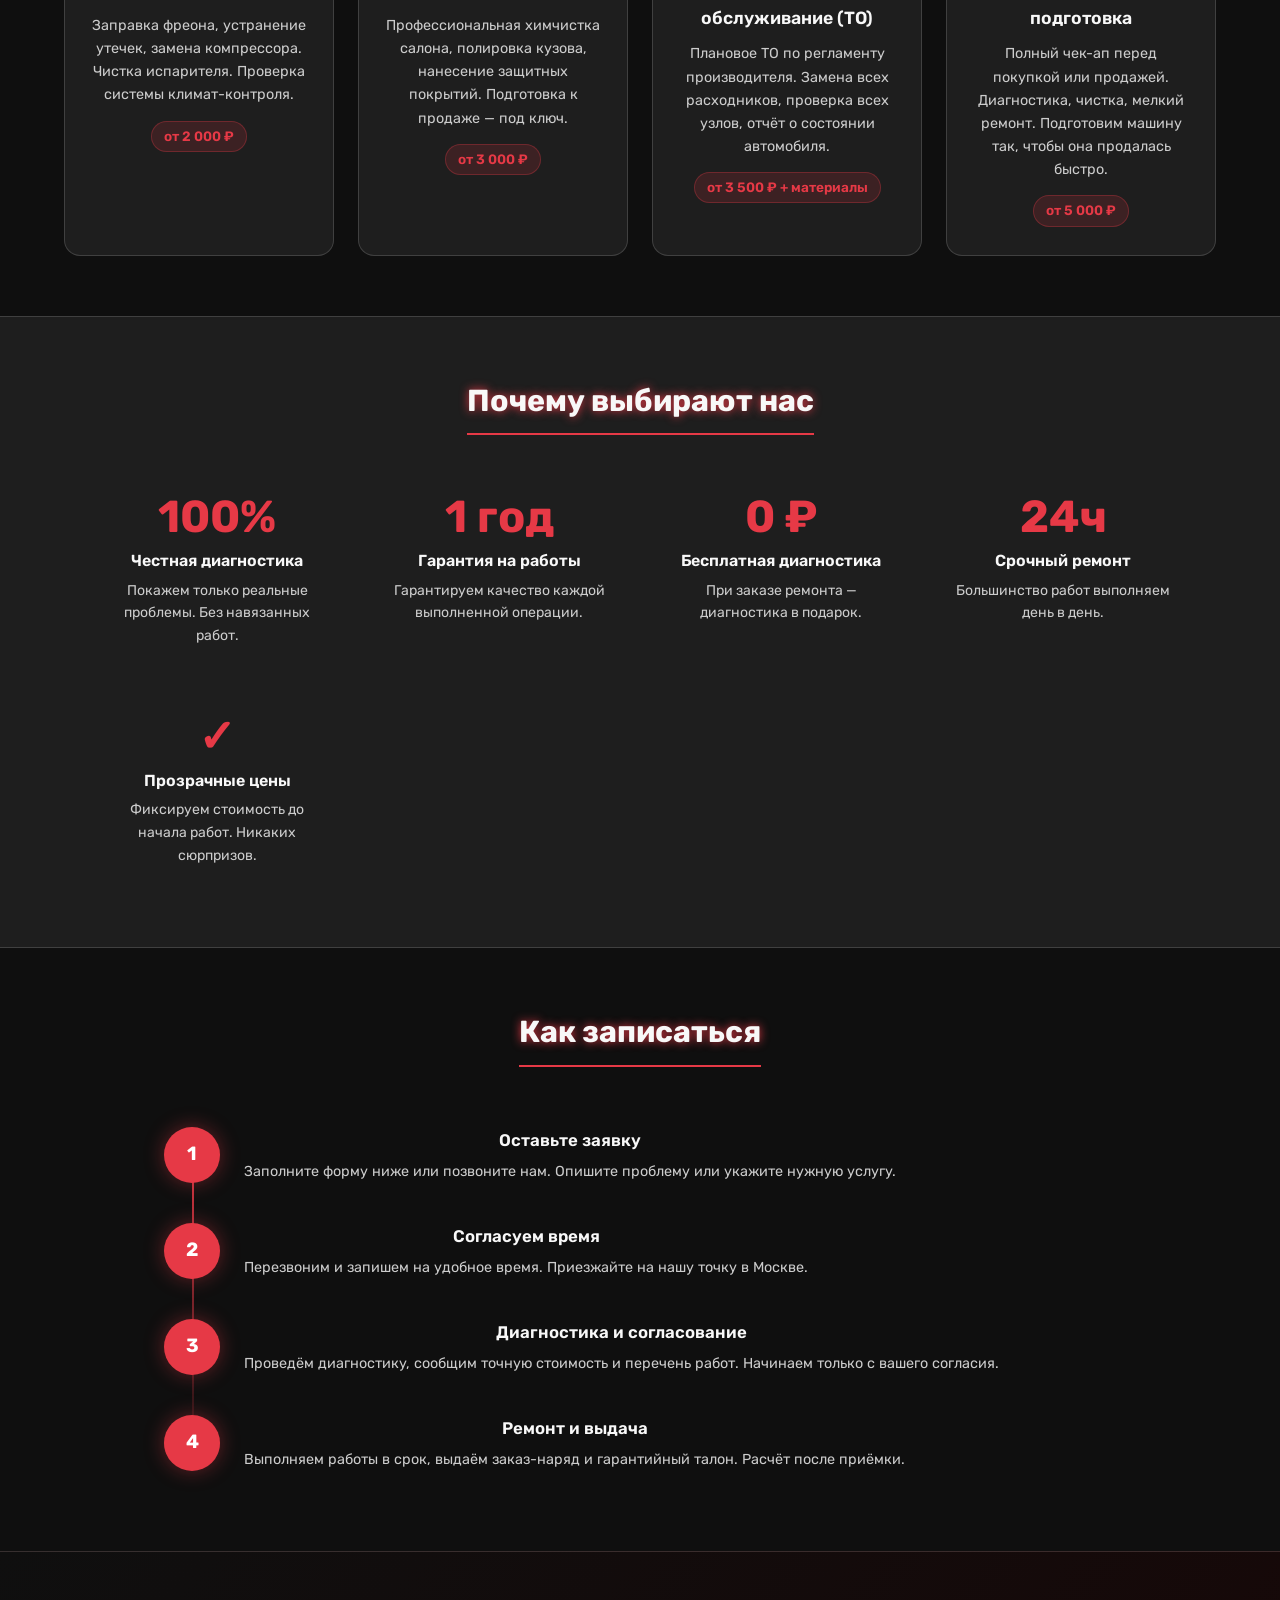
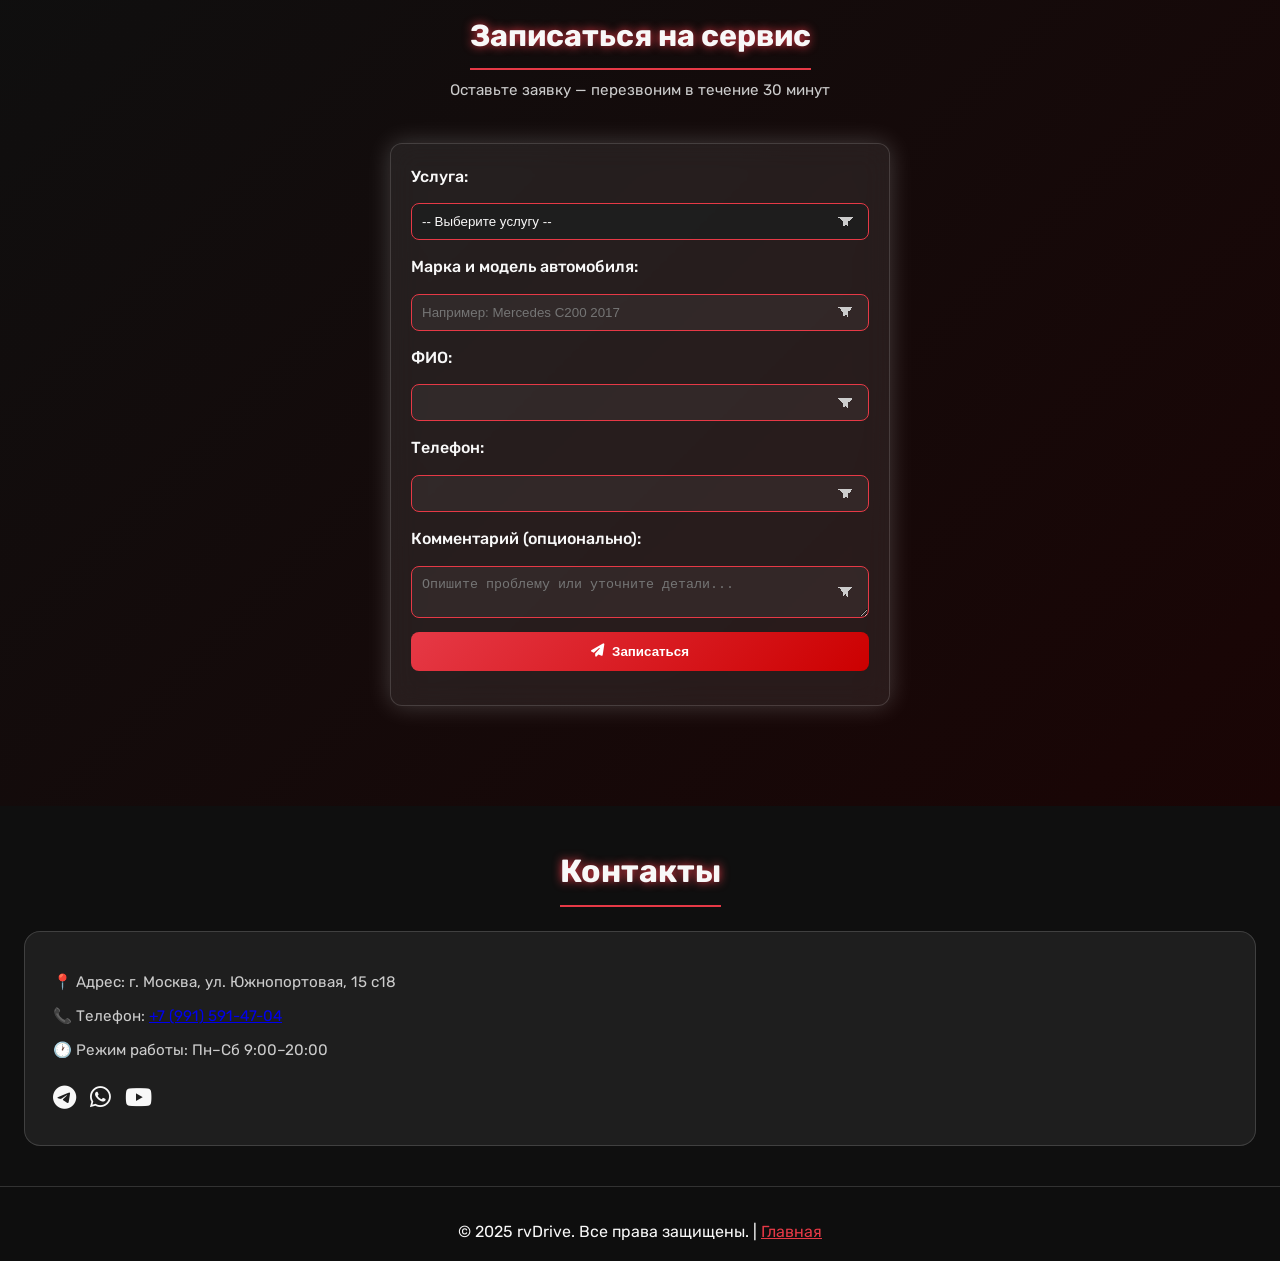
==== commit 8327f24b: "Add files via upload" ====
--- a/service.html
+++ b/service.html
@@ -533,7 +533,7 @@
     <section id="contacts" style="padding: 40px 24px;">
         <h2 style="text-align:center;margin-bottom:24px;">Контакты</h2>
         <div class="contact-card">
-            <p>📍 Адрес: г. Москва, улица Адмирала Лазарева, д. 2</p>
+            <p>📍 Адрес: г. Москва, ул. Южнопортовая, 15 с18</p>
             <p>📞 Телефон: <a href="tel:+79915914704">+7 (991) 591-47-04</a></p>
             <p>🕐 Режим работы: Пн–Сб 9:00–20:00</p>
             <div class="social-icons" style="margin-top:16px;">
